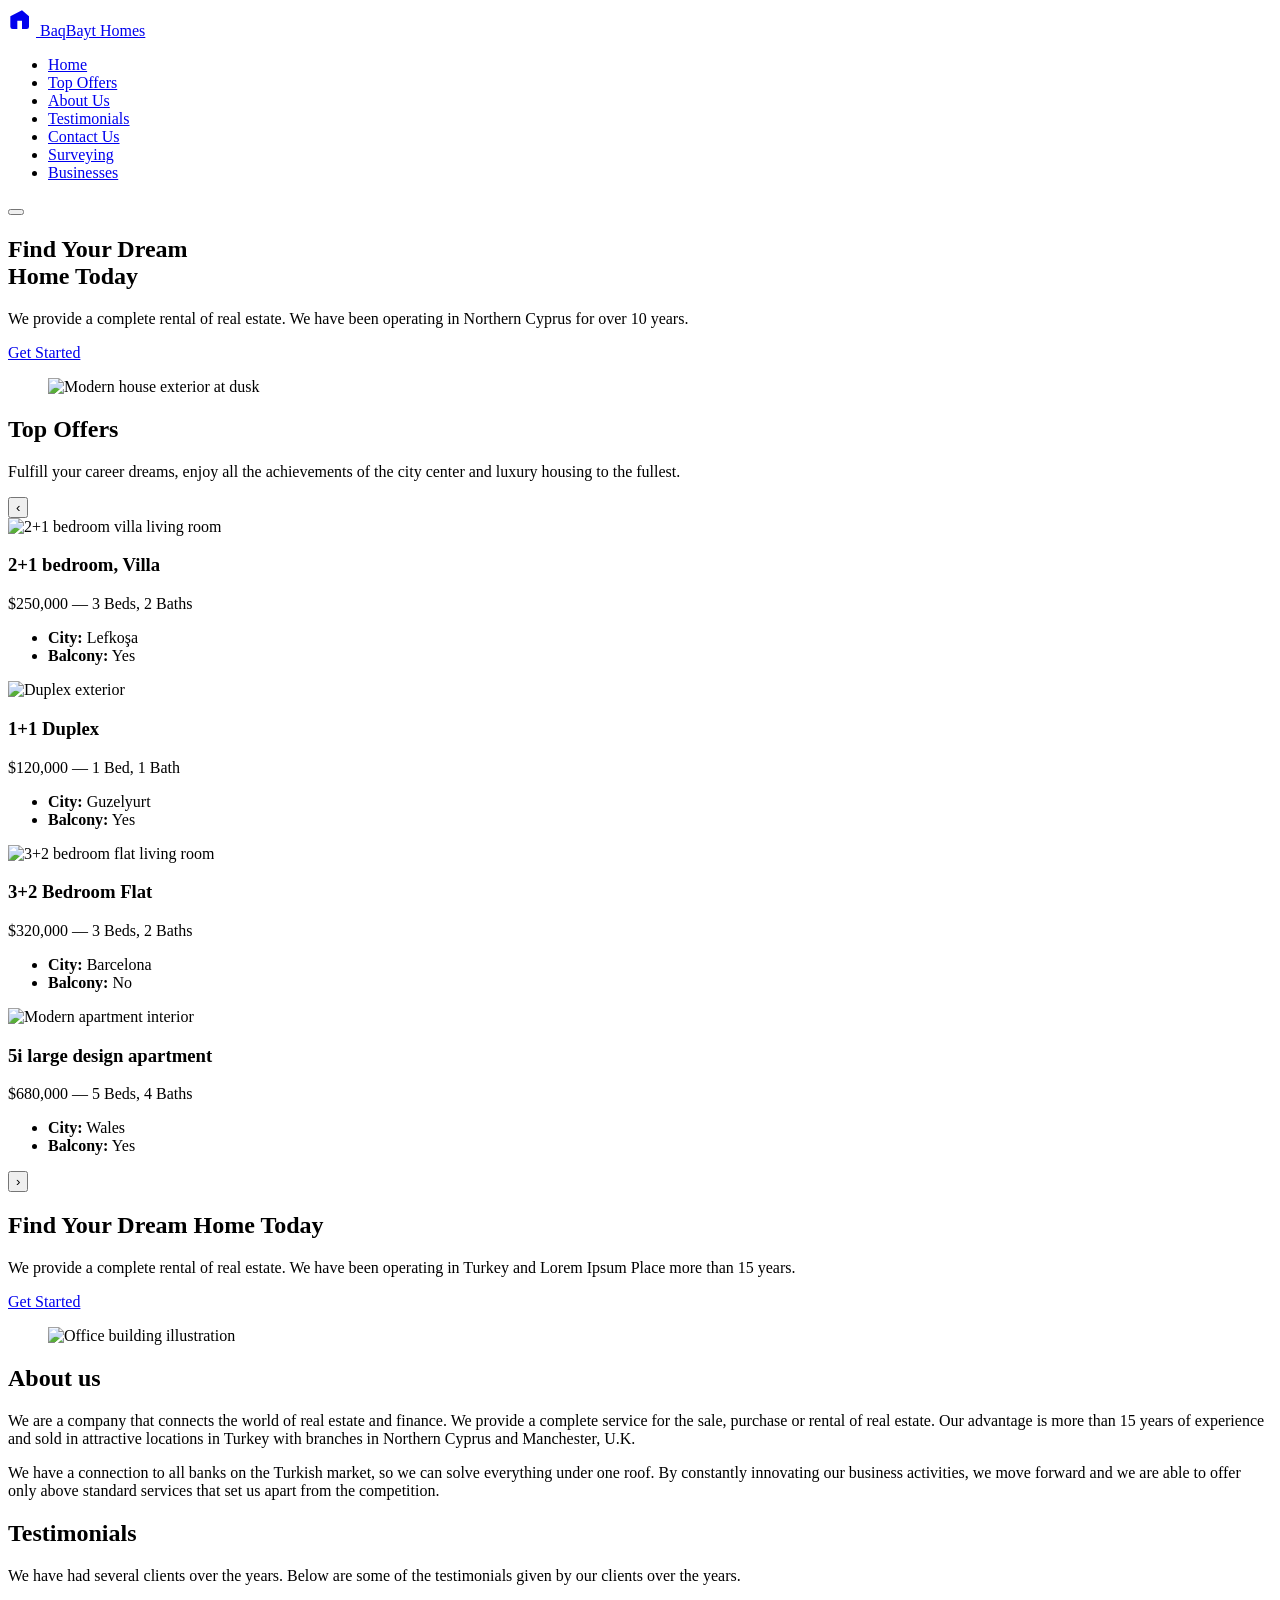
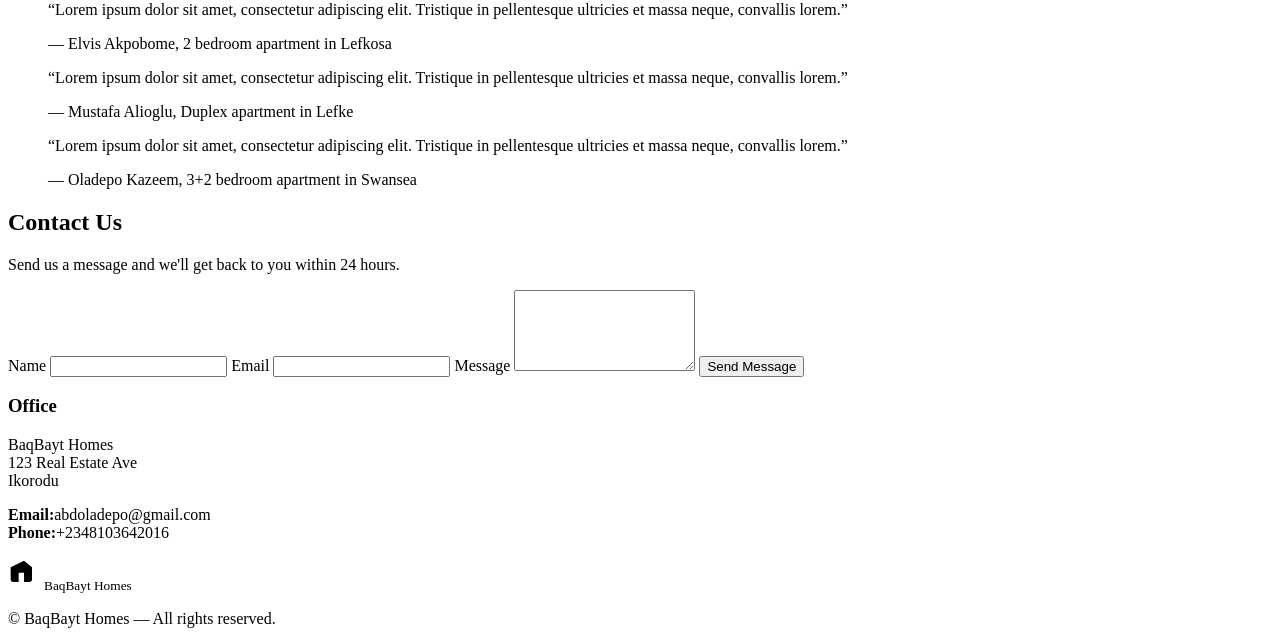
==== HomePage.html @ 20908000 "Structuring the Homepage" ====
<!DOCTYPE html>
<html lang="en">
<head>
  <meta charset="utf-8" />
  <meta name="viewport" content="width=device-width,initial-scale=1" />
  <title>BaqBayt Homes — Find Your Dream Home</title>

  
  <link href="https://fonts.googleapis.com/css2?family=Merriweather:wght@300;400;700&family=Inter:wght@300;400;600&display=swap" rel="stylesheet">

  <link rel="stylesheet" href="./HomePage.css">
</head>
<body>

  <!-- Header / Navigation -->
    <header class="site-header" role="banner">
      <div class="container header-inner">
        <a class="logo" href="#">
            <svg aria-hidden="true" width="28" height="28" viewBox="0 0 24 24"><path fill="currentColor" d="M12 2L2 7v9a2 2 0 0 0 2 2h4v-7h4v7h4a2 2 0 0 0 2-2V7z"/></svg>
            <span class="brand-name">BaqBayt Homes</span>
        </a>

        <nav class="main-nav" aria-label="Main navigation">
            <ul class="nav-list" id="navList">
            <li><a href="#home">Home</a></li>
            <li><a href="#offers">Top Offers</a></li>
            <li><a href="#about">About Us</a></li>
            <li><a href="#testimonials">Testimonials</a></li>
            <li><a href="#contact">Contact Us</a></li>
            <li><a href="./surveying.html">Surveying</a></li>
            <li><a href="./business.html">Businesses</a></li>
            </ul>
        </nav>

        <!-- <div class="actions">
            <a class="btn-outline" href="#">Log In</a>
            <a class="btn-primary" href="#">Sign Up</a>
        </div>  -->

        <button class="menu-btn" id="menuBtn" aria-label="Toggle menu" aria-expanded="false">
            <span class="hamburger"></span>
        </button>
        </div>
    </header>

  <!-- Hero -->
<main>
    <section id="home" class="hero">
      <div class="container hero-grid">
        <div class="hero-text">
          <h1>Find Your Dream<br/>Home Today</h1>
          <p class="lead">We provide a complete rental of real estate. We have been operating in Northern Cyprus for over 10 years.</p>
          <a href="#offers" class="btn-primary">Get Started</a>
        </div>

        <figure class="hero-media" aria-hidden="false">
          
          <img src="./images/heroimage.png" alt="Modern house exterior at dusk">
        </figure>
      </div>
    </section>

    <!-- Top Offers -->
    <section id="offers" class="offers">
      <div class="container">
        <header class="section-header">
          <h2>Top Offers</h2>
          <p class="muted">Fulfill your career dreams, enjoy all the achievements of the city center and luxury housing to the fullest.</p>
        </header>

        <div class="carousel-wrap">
          <button class="carousel-btn prev" data-carousel="properties" aria-label="Previous">‹</button>

          <div class="carousel" id="propertiesCarousel" data-visible="3" tabindex="0">
            
            <article class="property-card">
              <img src="./images/luxury.png" alt="2+1 bedroom villa living room">
              <div class="card-body">
                <h3>2+1 bedroom, Villa</h3>
                <p class="price">$250,000 — 3 Beds, 2 Baths</p>
                <ul class="meta">
                  <li><strong>City:</strong> Lefkoşa</li>
                  <li><strong>Balcony:</strong> Yes</li>
                </ul>
              </div>
            </article>
            

            <article class="property-card">
              <img src="./images/ensuit.png" alt="Duplex exterior">
              <div class="card-body">
                <h3>1+1 Duplex</h3>
                <p class="price">$120,000 — 1 Bed, 1 Bath</p>
                <ul class="meta">
                  <li><strong>City:</strong> Guzelyurt</li>
                  <li><strong>Balcony:</strong> Yes</li>
                </ul>
              </div>
            </article>

            <article class="property-card">
              <img src="./images/sitting room.png" alt="3+2 bedroom flat living room">
              <div class="card-body">
                <h3>3+2 Bedroom Flat</h3>
                <p class="price">$320,000 — 3 Beds, 2 Baths</p>
                <ul class="meta">
                  <li><strong>City:</strong> Barcelona</li>
                  <li><strong>Balcony:</strong> No</li>
                </ul>
              </div>
            </article>

            <article class="property-card">
              <img src="./images/Office.png" alt="Modern apartment interior">
              <div class="card-body">
                <h3>5i large design apartment</h3>
                <p class="price">$680,000 — 5 Beds, 4 Baths</p>
                <ul class="meta">
                  <li><strong>City:</strong> Wales</li>
                  <li><strong>Balcony:</strong> Yes</li>
                </ul>
              </div>
            </article>

            
          </div>

          <button class="carousel-btn next" data-carousel="properties" aria-label="Next">›</button>
        </div>
      </div>
    </section>

    <!-- CTA repeat -->
    <section class="cta-hero">
      <div class="container cta-inner">
        <div>
          <h2>Find Your Dream Home Today</h2>
          <p class="muted">We provide a complete rental of real estate. We have been operating in Turkey and Lorem Ipsum Place more than 15 years.</p>
          <a href="#contact" class="btn-primary">Get Started</a>
        </div>
      </div>
    </section>

    <!-- About -->
    <section id="about" class="about section-light">
      <div class="container about-grid">
        <figure class="about-figure">
          <img src="./images/officebuilding.png" alt="Office building illustration">
        </figure>

        <div class="about-text">
          <h2>About us</h2>
          <p>We are a company that connects the world of real estate and finance. We provide a complete service for the sale, purchase or rental of real estate. Our advantage is more than 15 years of experience and sold in attractive locations in Turkey with branches in Northern Cyprus and Manchester, U.K.</p>
          <p>We have a connection to all banks on the Turkish market, so we can solve everything under one roof. By constantly innovating our business activities, we move forward and we are able to offer only above standard services that set us apart from the competition.</p>
        </div>
      </div>
    </section>

    <!-- Testimonials -->
    <section id="testimonials" class="testimonials">
      <div class="container">
        <header class="section-header">
          <h2>Testimonials</h2>
          <p class="muted">We have had several clients over the years. Below are some of the testimonials given by our clients over the years.</p>
        </header>

        <div class="testimonials-grid" id="testimonialsSlider">
          <blockquote class="testimonial">
            <p>“Lorem ipsum dolor sit amet, consectetur adipiscing elit. Tristique in pellentesque ultricies et massa neque, convallis lorem.”</p>
            <footer>— Elvis Akpobome, 2 bedroom apartment in Lefkosa</footer>
          </blockquote>

          <blockquote class="testimonial">
            <p>“Lorem ipsum dolor sit amet, consectetur adipiscing elit. Tristique in pellentesque ultricies et massa neque, convallis lorem.”</p>
            <footer>— Mustafa Alioglu, Duplex apartment in Lefke</footer>
          </blockquote>

          <blockquote class="testimonial">
            <p>“Lorem ipsum dolor sit amet, consectetur adipiscing elit. Tristique in pellentesque ultricies et massa neque, convallis lorem.”</p>
            <footer>— Oladepo Kazeem, 3+2 bedroom apartment in Swansea</footer>
          </blockquote>
        </div>

        <div class="dots" id="testDots" aria-hidden="false"></div>
      </div>
    </section>

    <!-- Contact -->
    <section id="contact" class="contact section-light">
      <div class="container contact-grid">
        <div>
          <h2>Contact Us</h2>
          <p class="muted">Send us a message and we'll get back to you within 24 hours.</p>
            <form id="contactForm" class="contact-form" novalidate>
                <label for="name">Name</label>
                <input id="name" name="name" type="text" required>

                <label for="email">Email</label>
                <input id="email" name="email" type="email" required>

                <label for="message">Message</label>
                <textarea id="message" name="message" rows="5" required></textarea>

                <button type="submit" class="btn-primary">Send Message</button>
            </form>
        </div>

        <aside class="contact-aside">
          <h3>Office</h3>
          <p>BaqBayt Homes<br/>123 Real Estate Ave<br/>Ikorodu</p>
          <p><strong>Email:</strong>abdoladepo@gmail.com<br/><strong>Phone:</strong>+2348103642016</p>
        </aside>
      </div>
    </section>
</main>

    <footer class="site-footer" role="contentinfo">
        <div class="container footer-inner">
        <div class="footer-brand">
            <svg width="32" height="32" viewBox="0 0 24 24" aria-hidden="true"><path fill="currentColor" d="M12 2L2 7v9a2 2 0 0 0 2 2h4v-7h4v7h4a2 2 0 0 0 2-2V7z"/></svg>
            <small>BaqBayt Homes</small>
        </div>
        <p class="copyright">© <span id="year"></span> BaqBayt Homes — All rights reserved.</p>
        </div>
    </footer>

  <script src="./HomePage.js" defer></script>
</body>
</html>
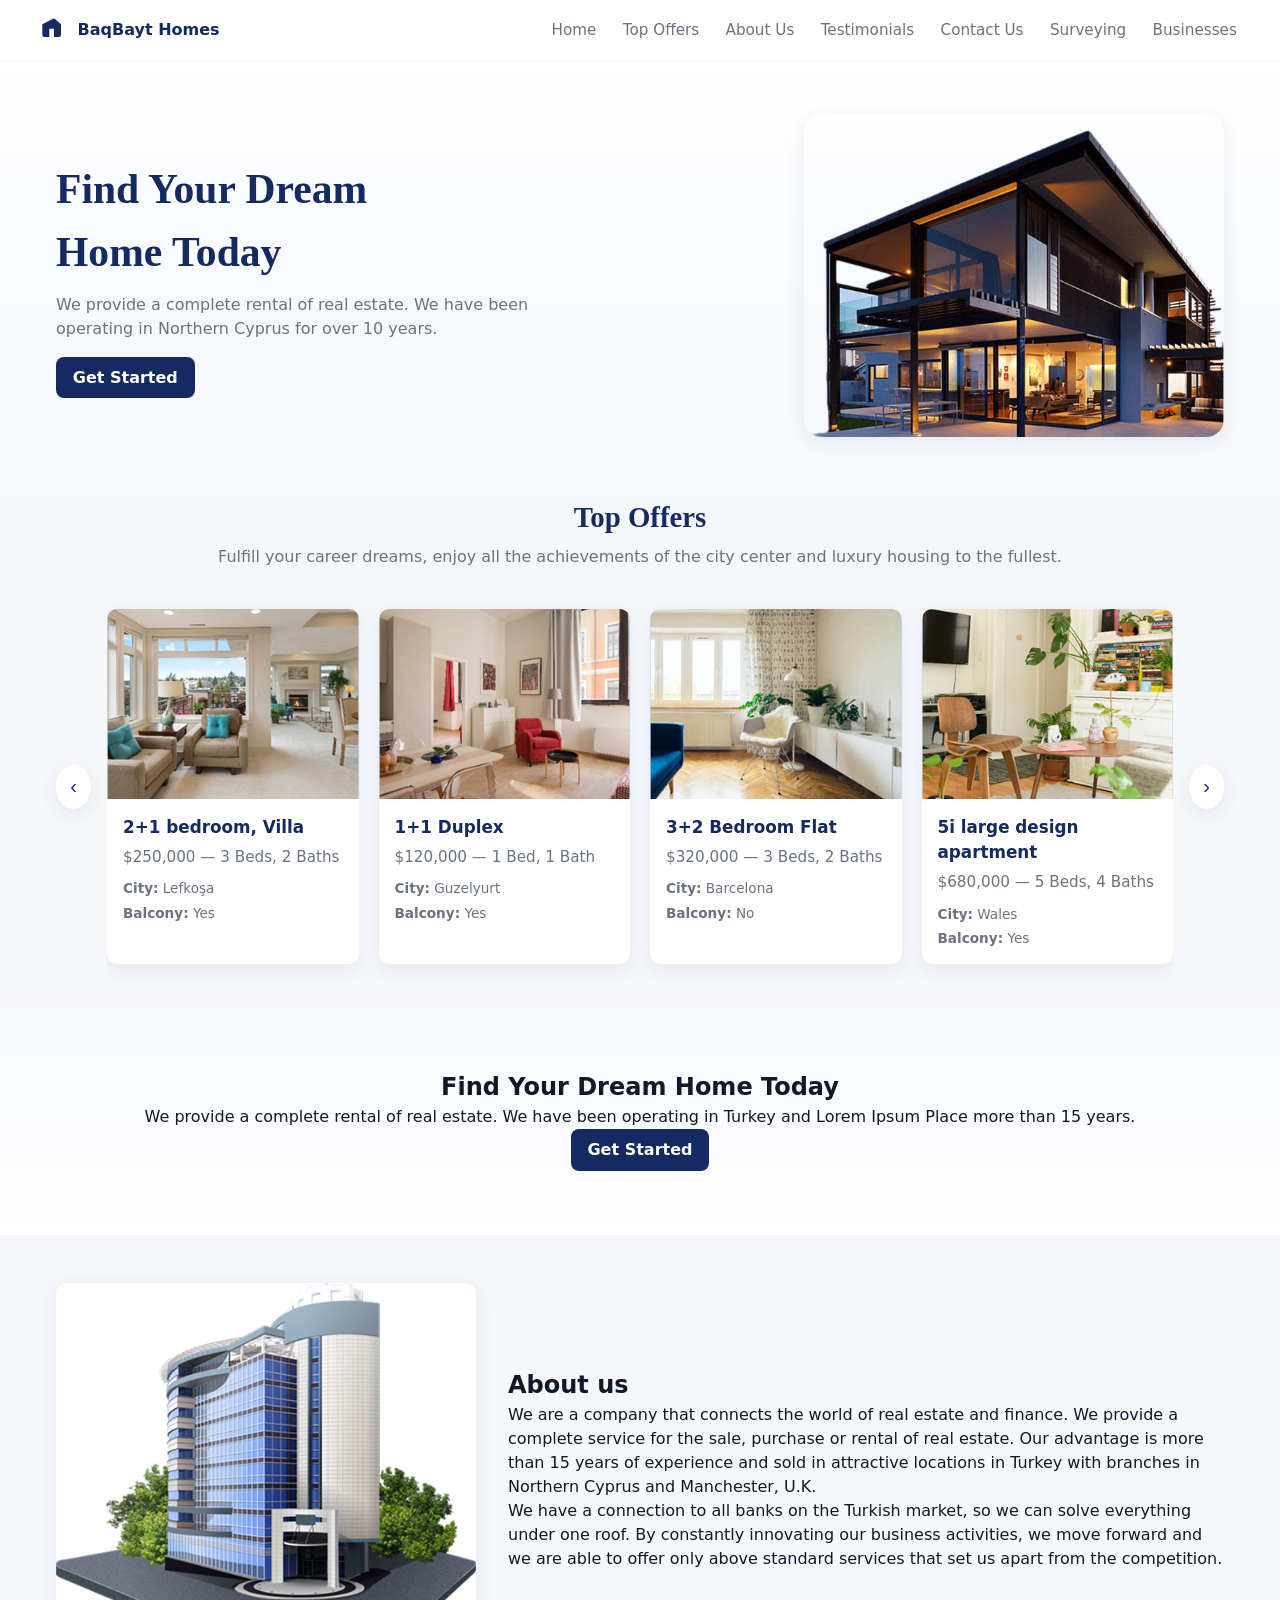
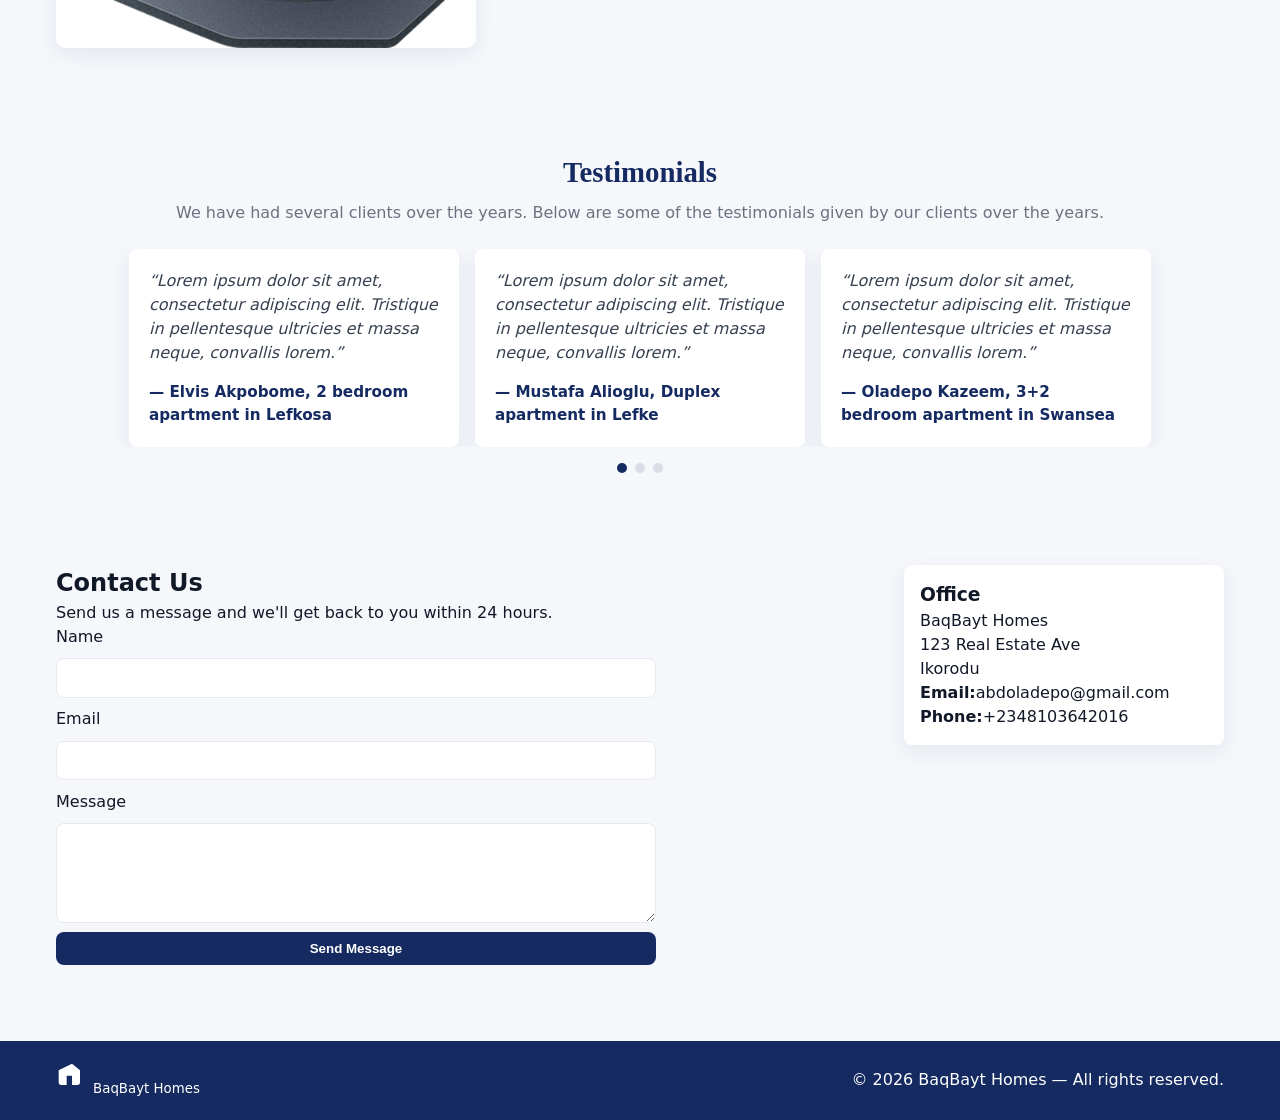
==== commit 77dcef41: "Adding Company's logo to browser bar" ====
--- a/HomePage.html
+++ b/HomePage.html
@@ -4,11 +4,9 @@
   <meta charset="utf-8" />
   <meta name="viewport" content="width=device-width,initial-scale=1" />
   <title>BaqBayt Homes — Find Your Dream Home</title>
-
-  
   <link href="https://fonts.googleapis.com/css2?family=Merriweather:wght@300;400;700&family=Inter:wght@300;400;600&display=swap" rel="stylesheet">
-
   <link rel="stylesheet" href="./HomePage.css">
+  <link rel="icon" type="image/png" href="./images/heroimage.png">
 </head>
 <body>
 
--- a/HomePage.css
+++ b/HomePage.css
@@ -0,0 +1,468 @@
+/* Base / Reset */
+:root{
+  --blue:#142a61;       /* primary dark blue */
+  --accent:#1f3ea4;     /* button */
+  --muted:#6b7280;
+  --bg:#f5f7fb;
+  --card:#ffffff;
+  --shadow: 0 6px 20px rgba(20,32,79,0.08);
+  --radius:10px;
+  --container:1200px;
+  --gap:1.25rem;
+}
+
+*{
+    box-sizing:border-box;
+    margin: 0;
+    padding: 0;
+}
+html,body{
+    height:100%;
+}
+body{
+  font-family: "Inter", system-ui, -apple-system, "Segoe UI", Roboto, "Helvetica Neue", Arial;
+  color:#111827;
+  line-height:1.5;
+  background:var(--bg);
+  -webkit-font-smoothing:antialiased;
+}
+
+/* Container utility */
+.container{
+  width: min(96%, var(--container));
+  margin: 0 auto;
+  padding: 0 1rem;
+}
+
+/* Header */
+.site-header{
+  background: #fff;
+  border-bottom: 1px solid rgba(16,24,40,0.04);
+  position: sticky;
+  top: 0;
+  z-index: 40;
+}
+
+.header-inner{
+  display:flex;
+  align-items:center;
+  gap:1rem;
+  padding: 1rem 0;
+}
+
+.logo{ 
+    display:flex; 
+    align-items:center; 
+    gap:.6rem; 
+    text-decoration:none; 
+    color:var(--blue); 
+    font-weight:600;
+}
+.logo svg{
+    color:var(--blue);
+}
+
+.main-nav{ 
+    margin-left:auto; 
+}
+.nav-list{
+  display:flex;
+  gap:1.25rem;
+  list-style:none;
+  align-items:center;
+}
+.nav-list a{ 
+    text-decoration:none; 
+    color:var(--muted); 
+    font-weight:500;
+    font-size:.95rem; 
+    padding:.4rem .2rem; 
+}
+.nav-list a:hover{ 
+    color:var(--blue);
+}
+nav a:hover{
+    transition: 0.3s ease;
+    font-weight: bold;
+   
+}
+nav a.active {
+  color: #007BFF;
+  font-weight: bold;
+}
+
+/* actions */
+.actions{ 
+    display:flex; 
+    gap:.6rem; 
+    align-items:center;
+    margin-left:1rem; 
+}
+.btn-outline{
+    border:1px solid var(--blue); 
+    color:var(--blue);
+    padding:.45rem .9rem;
+    text-decoration:none;
+    border-radius:6px; 
+    font-weight:600; 
+    font-size:.9rem;
+}
+.btn-primary{
+  background:var(--blue); 
+  color:#fff; 
+  padding:.55rem 1.05rem; 
+  border-radius:8px; 
+  text-decoration:none; 
+  font-weight:600; 
+  border:none; 
+  display:inline-block;
+}
+.btn-primary:hover{
+    background-color: #fff;
+    color: var(--blue);
+    transition: 0.3s ease;
+    /* transform: scale(1.1); */
+    border: 1px solid rgb(2, 2, 132);
+}
+
+/* hamburger */
+.menu-btn{ 
+    display:none; 
+    background:none; 
+    border:0; 
+    padding:.45rem; 
+    margin-left:5rem;
+}
+
+.hamburger{ 
+    width:22px; 
+    height:2px; 
+    background:var(--blue); 
+    display:block; 
+    position:relative;
+}
+.hamburger::after,.hamburger::before{ 
+    content:""; 
+    position:absolute; 
+    left:0; 
+    right:0; 
+    height:2px; 
+    background:var(--blue); 
+    /* cursor: pointer; */
+}
+.hamburger::before{
+    top:-6px 
+}
+.hamburger::after{
+    top:6px; 
+}
+
+/* Hero */
+.hero{ 
+    padding:3.25rem 0;
+    background:linear-gradient(180deg, #fff, #f7f9fc 60%); 
+}
+.hero-grid{ 
+    display:grid; 
+    grid-template-columns: 1fr 480px;
+    gap:3rem; 
+    align-items:center; 
+}
+.hero-text h1{
+  font-family:"Merriweather", serif;
+  font-size:2.6rem; color:var(--blue); 
+  margin-bottom:.6rem;
+}
+.lead{ 
+    color:var(--muted); 
+    max-width:540px; 
+    margin-bottom:1rem;
+}
+.hero-media{ 
+    justify-self:end;
+}
+.hero-media img{ 
+    width:420px; 
+    max-width:100%; 
+    border-radius:18px; 
+    box-shadow: var(--shadow) 
+}
+
+/* Offers / Section header */
+.section-header{ 
+    text-align:center; 
+    margin-bottom:1.5rem; 
+}
+.section-header h2{ 
+    font-family:"Merriweather", serif; 
+    font-size:1.8rem; 
+    color:var(--blue) ;
+}
+.section-header p{ 
+    color:var(--muted); 
+    margin-top:.4rem 
+}
+
+/* Carousel wrap */
+.carousel-wrap{
+    position:relative; 
+    display:flex; 
+    align-items:center;
+    gap:1rem; 
+}
+.carousel{ 
+    display:flex; 
+    gap:1.25rem; 
+    overflow:hidden; 
+    padding:1rem 0; 
+    scroll-behavior:smooth; 
+}
+.property-card{ 
+    background:var(--card); 
+    width:320px; 
+    border-radius:10px; 
+    box-shadow: var(--shadow);
+    overflow:hidden; 
+    display:flex; 
+    flex-direction:column;
+    cursor: pointer; 
+    transition: transform 1s ease, box-shadow 3s ease;
+}
+
+.property-card:hover {
+  transform: translateY(-6px) scale(1.02); /* slight lift effect */
+  box-shadow: 0 8px 24px rgba(20, 32, 79, 0.15); /* stronger shadow on hover */
+}
+
+.property-card img{ 
+    width:100%; 
+    height:190px; 
+    object-fit:cover; 
+    display:block;   
+    
+}
+.card-body{ 
+    padding:1rem; 
+    flex:1;
+}
+.card-body h3{ 
+    margin:0 0 .35rem 0; 
+    font-size:1.05rem; 
+    color:var(--blue); 
+}
+.price{
+    color:var(--muted); 
+    font-size:.95rem; 
+    margin-bottom:.6rem;
+}
+.meta{ 
+    list-style:none; 
+    padding:0;
+    margin:0; 
+    color:var(--muted); 
+    font-size:.85rem; 
+    display:grid; 
+    gap:.25rem ;
+}
+
+/* carousel controls */
+.carousel-btn{
+  width:44px; 
+  height:44px; 
+  border-radius:50%; 
+  border:0; 
+  display:grid; 
+  place-items:center; 
+  cursor:pointer;
+  background:#fff; 
+  box-shadow:var(--shadow); 
+  color:var(--blue); 
+  font-size:1.25rem;
+}
+
+/* CTA hero */
+.cta-hero{ 
+    padding:2.5rem 0; 
+    text-align:center; 
+    background:linear-gradient(180deg,#f6f8fc,#fff); 
+    margin-top:1.5rem; border-top:1px solid rgba(16,24,40,0.03);
+}
+.cta-inner{ 
+    padding:1.5rem 0;
+}
+
+/* About */
+.about{ 
+    padding:3rem 0; 
+}
+.about-grid{ 
+    display:grid; 
+    grid-template-columns:420px 1fr; 
+    align-items:center; 
+    gap:2rem; 
+}
+.about-figure img{ 
+    width:420px; 
+    max-width:100%; 
+    border-radius:10px; 
+    background:#fff; 
+    box-shadow:var(--shadow);
+}
+
+/* Testimonials */
+.testimonials{ 
+    padding:3rem 0; 
+}
+.testimonials-grid{ 
+    display:flex; 
+    gap:1rem; 
+    align-items:stretch; 
+    justify-content:center; 
+}
+.testimonial{
+  background: #fff; 
+  padding:1.25rem; 
+  border-radius:8px; 
+  width:330px; 
+  box-shadow:var(--shadow); 
+  color:var(--muted);
+}
+.testimonial p{
+    font-style:italic; 
+    color:#374151;
+    margin-bottom:1rem;
+}
+.testimonial footer{ 
+    color:var(--blue); 
+    font-weight:600; 
+    font-size:.95rem; 
+}
+
+/* Dots */
+.dots{ 
+    display:flex;
+    gap:.5rem; 
+    justify-content:center;
+    margin-top:1rem;
+}
+.dots button{ 
+    width:10px;
+    height:10px; 
+    border-radius:50%; 
+    border:0; 
+    background:rgba(20,32,79,0.12);
+}
+.dots button.active{ 
+    background:var(--blue);
+}
+
+/* Contact / Footer */
+.contact{ 
+    padding:2.75rem 0;
+}
+.contact-grid{ 
+    display:grid; 
+    grid-template-columns:1fr 320px; 
+    gap:2rem; 
+    align-items:start; 
+}
+.contact-form{ 
+    display:flex; 
+    flex-direction:column; 
+    gap:.6rem; 
+    max-width:600px; 
+}
+.contact-form input, .contact-form textarea{ 
+    padding:.7rem; 
+    border-radius:8px; 
+    border:1px solid #e6e9ef; 
+    background:#fff;
+}
+.contact-aside{ 
+    background:#fff; 
+    padding:1rem; 
+    border-radius:8px; 
+    box-shadow:var(--shadow) 
+}
+
+/* Footer */
+.site-footer{ 
+    padding:1.25rem 0; 
+    background:var(--blue); 
+    color:#fff; 
+    margin-top:2rem; 
+}
+.footer-inner{ 
+    display:flex; 
+    justify-content:space-between; 
+    align-items:center; 
+    gap:1rem;
+}
+
+/* Responsive */
+@media (max-width: 1024px){
+  .hero-grid{ 
+    grid-template-columns:1fr 360px; 
+}
+  .about-grid{ 
+    grid-template-columns:360px 1fr;
+}
+}
+
+@media (max-width: 820px){
+  .nav-list{ 
+    display:none; 
+    position:absolute; 
+    top:70px; 
+    right:1rem; 
+    background:#fff; 
+    padding:1rem; 
+    box-shadow:var(--shadow); 
+    border-radius:8px; 
+    flex-direction:column; 
+}
+  .actions{ 
+    display:none; 
+}
+  .menu-btn{ 
+    display:block;
+}
+
+  .hero-grid{ 
+    grid-template-columns:1fr; 
+    text-align:center; 
+}
+  .hero-media{ 
+    order:-1; 
+    margin-bottom:1rem; 
+}
+
+  .carousel{ 
+    padding:1rem 0; 
+    gap:1rem; 
+}
+  .carousel [class^="property-card"]{ 
+    width:260px;
+}
+
+  .about-grid{ 
+    grid-template-columns:1fr; 
+    text-align:center;
+}
+  .contact-grid{ 
+    grid-template-columns:1fr; 
+}
+  .testimonials-grid{
+    overflow:hidden; 
+    scroll-snap-type:x mandatory; 
+    padding-bottom:1rem; 
+    display:flex; 
+    flex-wrap:nowrap;
+}
+}
+
+@media (max-width: 420px){
+  .hero-text h1{ 
+    font-size:1.8rem;
+}
+}
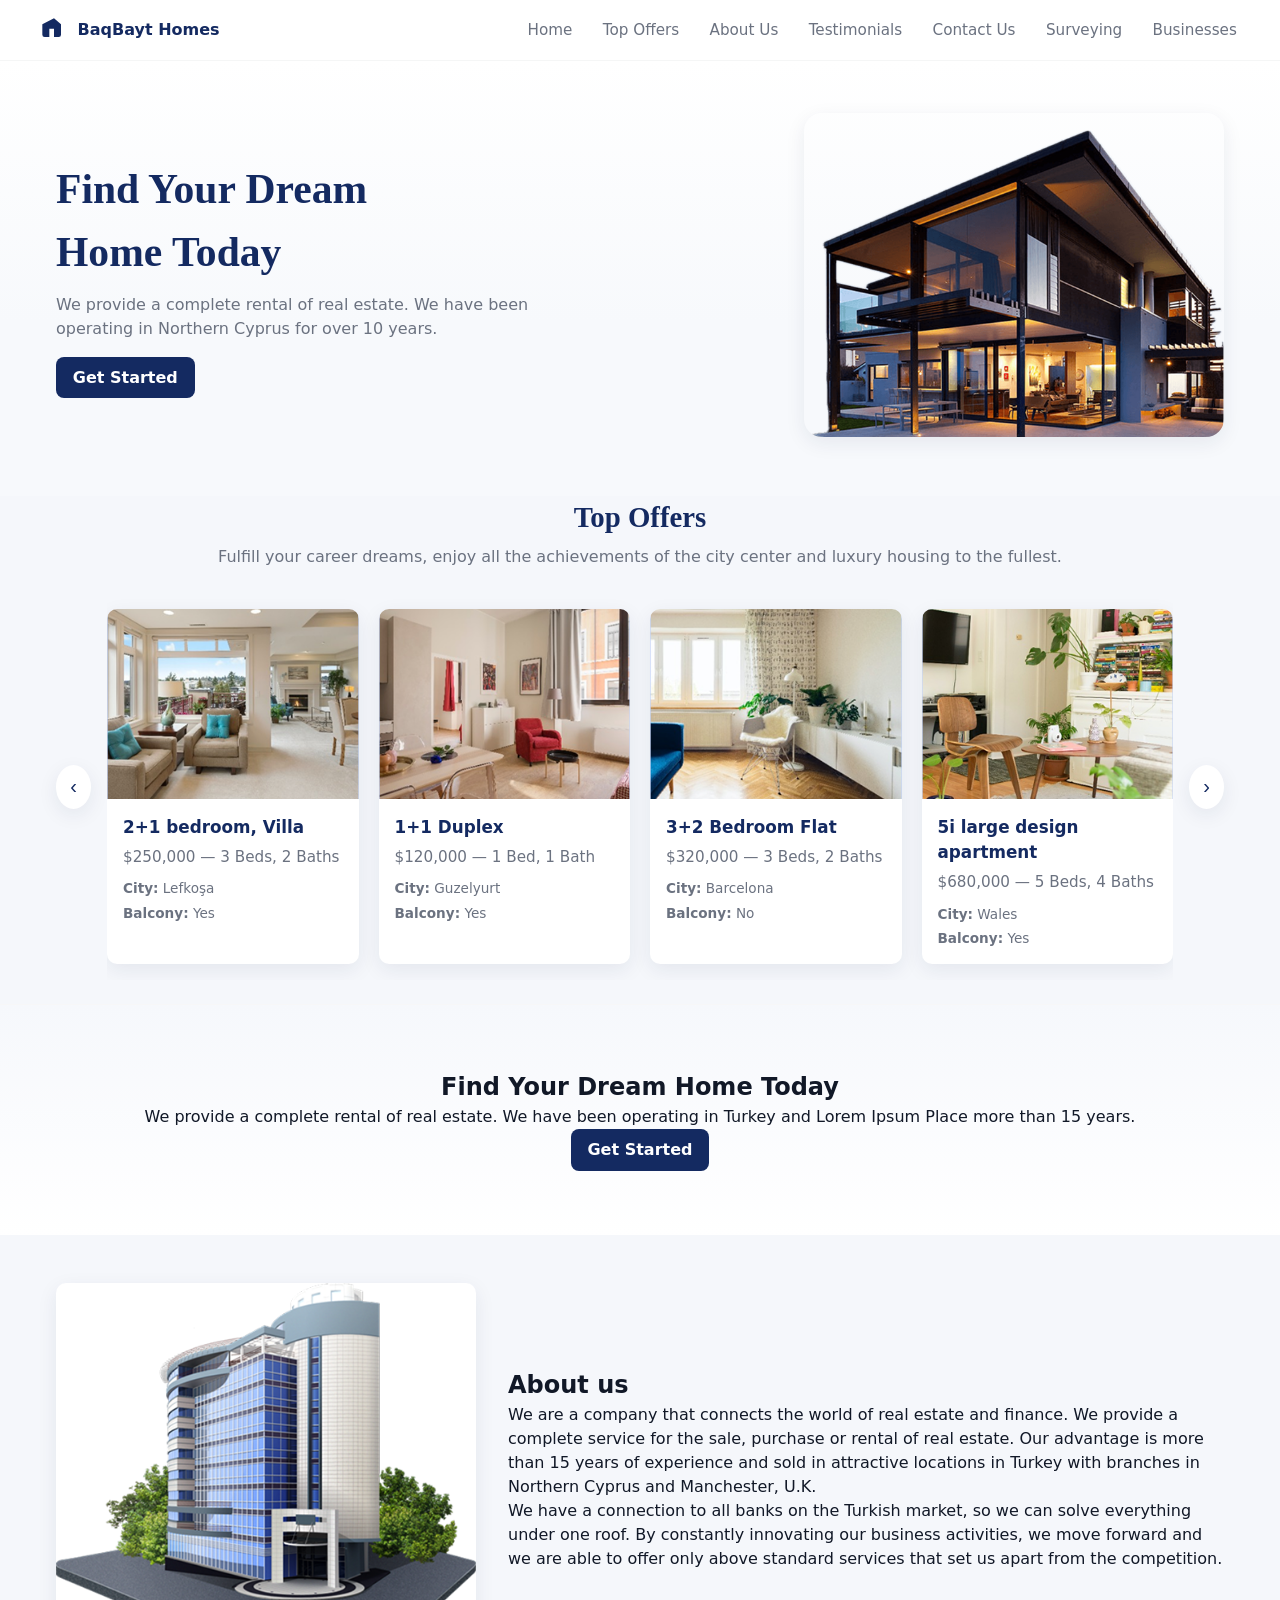
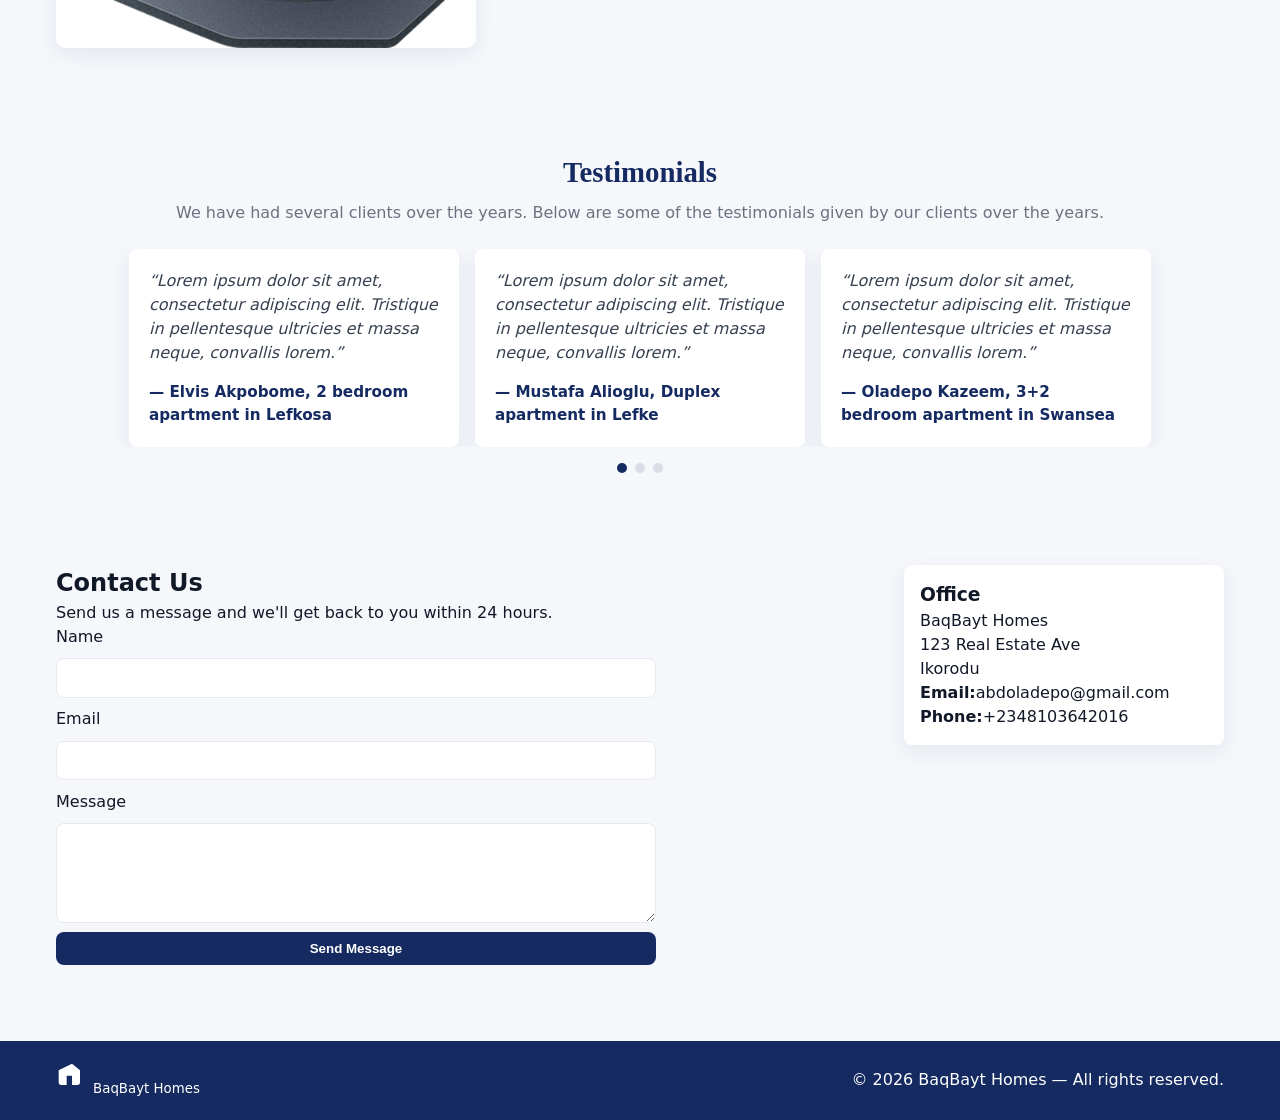
==== commit 74595d1a: "fix: add company's logo to display on browser's bar" ====
--- a/HomePage.html
+++ b/HomePage.html
@@ -38,7 +38,7 @@
         <button class="menu-btn" id="menuBtn" aria-label="Toggle menu" aria-expanded="false">
             <span class="hamburger"></span>
         </button>
-        </div>
+      </div>
     </header>
 
   <!-- Hero -->
--- a/HomePage.css
+++ b/HomePage.css
@@ -400,16 +400,33 @@
 }
 
 /* Responsive */
-@media (max-width: 1024px){
+/* @media (max-width: 1024px){
   .hero-grid{ 
     grid-template-columns:1fr 360px; 
 }
   .about-grid{ 
     grid-template-columns:360px 1fr;
-}
-}
-
-@media (max-width: 820px){
+} */
+
+
+/* Tablet — show 2 cards per row */
+@media (max-width: 1024px) {
+  .carousel {
+    display: grid;
+    grid-template-columns: repeat(2, 1fr);
+    overflow: visible;
+    width: 100%;
+  }
+  .property-card {
+    width: 100%;
+  }
+  .carousel-btn {
+    display: none;
+  }
+}
+
+/* 820px breakpoint */
+@media (max-width: 820px) {
   .nav-list{ 
     display:none; 
     position:absolute; 
@@ -417,52 +434,97 @@
     right:1rem; 
     background:#fff; 
     padding:1rem; 
-    box-shadow:var(--shadow); 
+    box-shadow:var(--shadow);
     border-radius:8px; 
     flex-direction:column; 
 }
   .actions{ 
-    display:none; 
-}
+    display:none;
+ }
   .menu-btn{ 
-    display:block;
-}
-
+    display:block; 
+}
   .hero-grid{ 
+    grid-template-columns:1fr;
+    text-align:center;
+}
+  .hero-media{ 
+    order:-1; 
+    margin-bottom:1rem;
+}
+  .carousel{ 
+    display:grid; 
+    grid-template-columns: repeat(2, 1fr); 
+    padding:1rem 0; gap:1rem; 
+} 
+  .property-card{ 
+    width:100%; 
+}
+  .about-grid{ 
     grid-template-columns:1fr; 
     text-align:center; 
 }
-  .hero-media{ 
-    order:-1; 
-    margin-bottom:1rem; 
-}
-
-  .carousel{ 
-    padding:1rem 0; 
-    gap:1rem; 
-}
-  .carousel [class^="property-card"]{ 
-    width:260px;
-}
-
-  .about-grid{ 
-    grid-template-columns:1fr; 
-    text-align:center;
-}
   .contact-grid{ 
-    grid-template-columns:1fr; 
-}
-  .testimonials-grid{
+    grid-template-columns:1fr;
+}
+  .testimonials-grid{ 
     overflow:hidden; 
     scroll-snap-type:x mandatory; 
     padding-bottom:1rem; 
     display:flex; 
-    flex-wrap:nowrap;
-}
-}
-
-@media (max-width: 420px){
+    flex-wrap:nowrap; 
+}
+}
+
+/* 768px nav */
+@media (max-width: 768px) {
+  .nav-list { 
+    display:none; 
+    flex-direction:column; 
+    position:absolute; 
+    top:100%; 
+    left:0; 
+    width:100%; 
+    background-color:#fff; 
+    padding:1rem 0; 
+    box-shadow:0 4px 10px rgba(0,0,0,0.1); 
+    z-index:999; }
+  .nav-list.nav-open { 
+    display:flex; 
+}
+  .nav-list li { 
+    text-align:center; 
+    padding:0.75rem 0; 
+    border-bottom:1px solid #f0f0f0; }
+  .nav-list li:last-child { 
+    border-bottom:none; 
+}
+  .menu-btn { 
+    display:block; 
+}
+}
+
+/* Mobile — 1 column */
+@media (max-width: 600px) {
+  .carousel {
+    grid-template-columns: 1fr;
+  }
+}
+
+/* Small mobile */
+@media (max-width: 420px) {
   .hero-text h1{ 
-    font-size:1.8rem;
-}
-}
+    font-size:1.8rem; 
+}
+}
+
+/* Desktop nav */
+@media (min-width: 769px) {
+  .nav-list { 
+    display:flex !important; 
+    flex-direction:row; 
+    gap:1.5rem; }
+  .menu-btn {
+     display:none; 
+    }
+}
